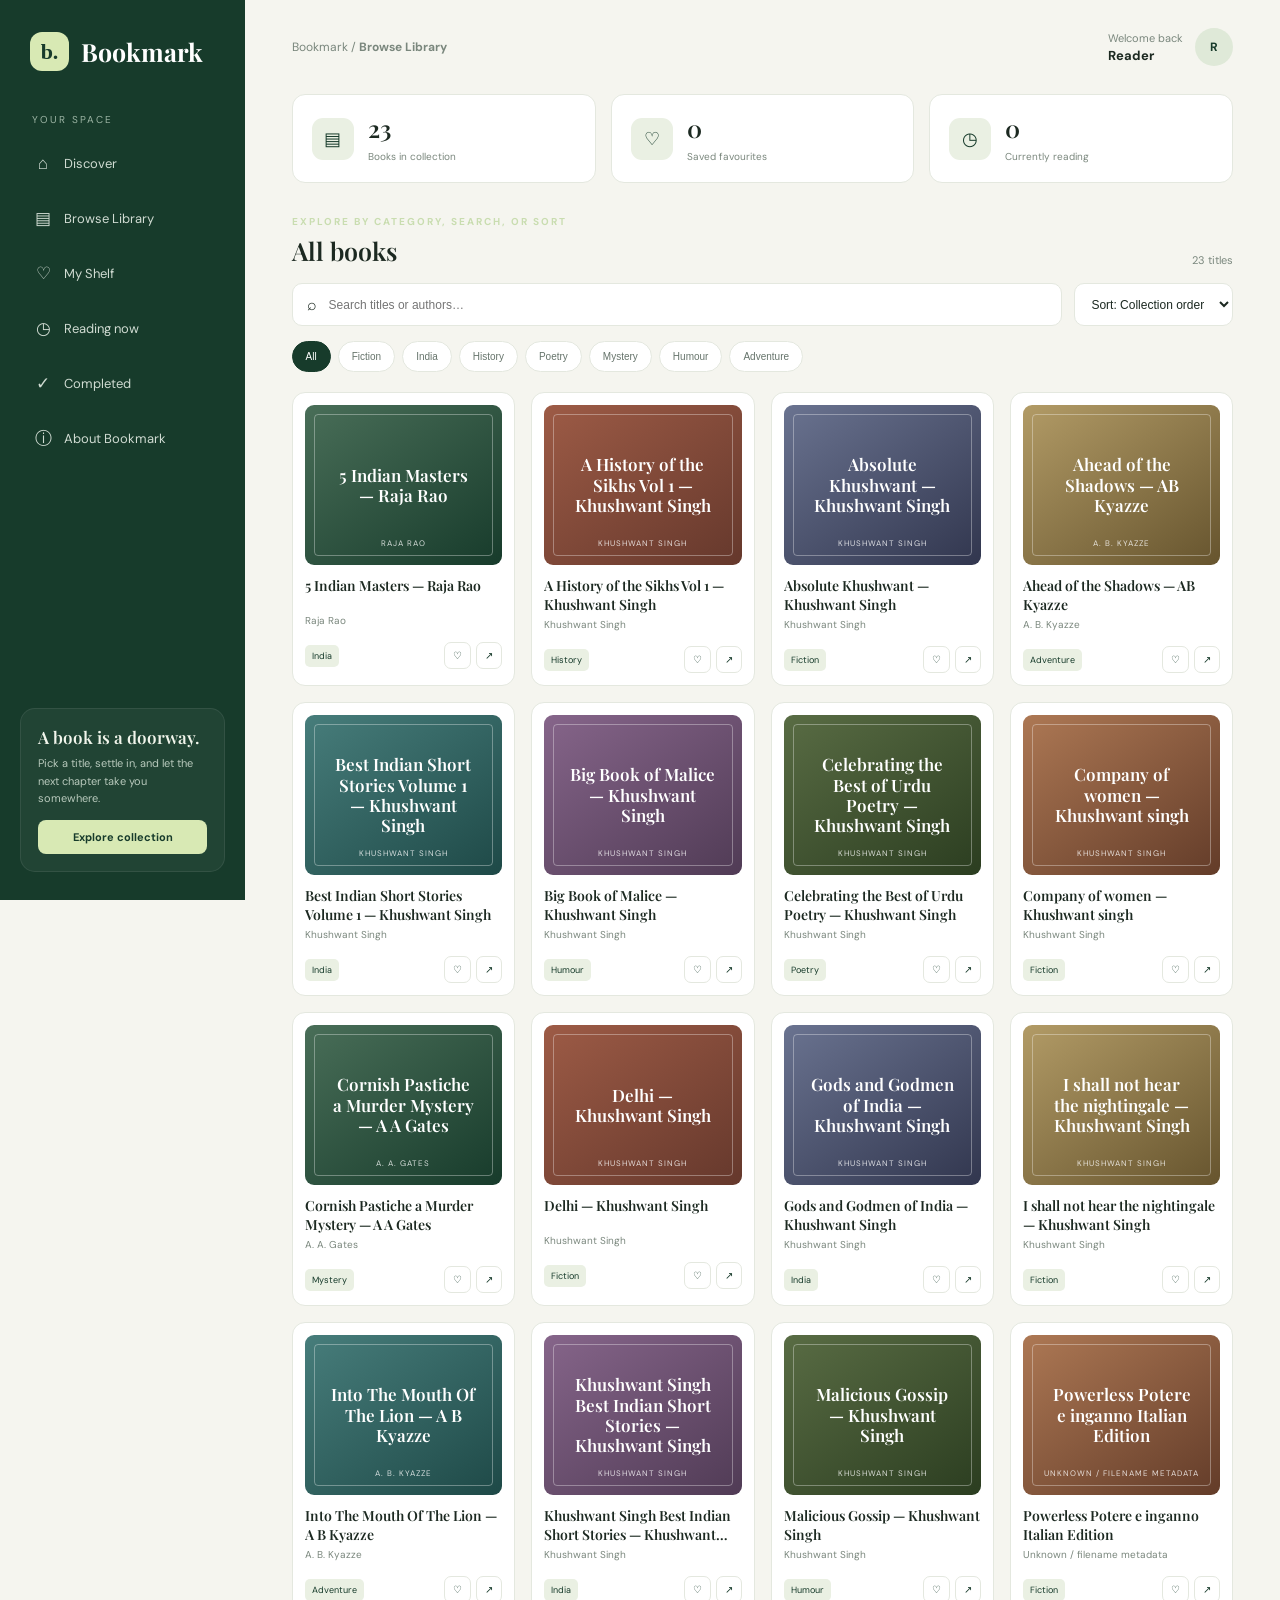
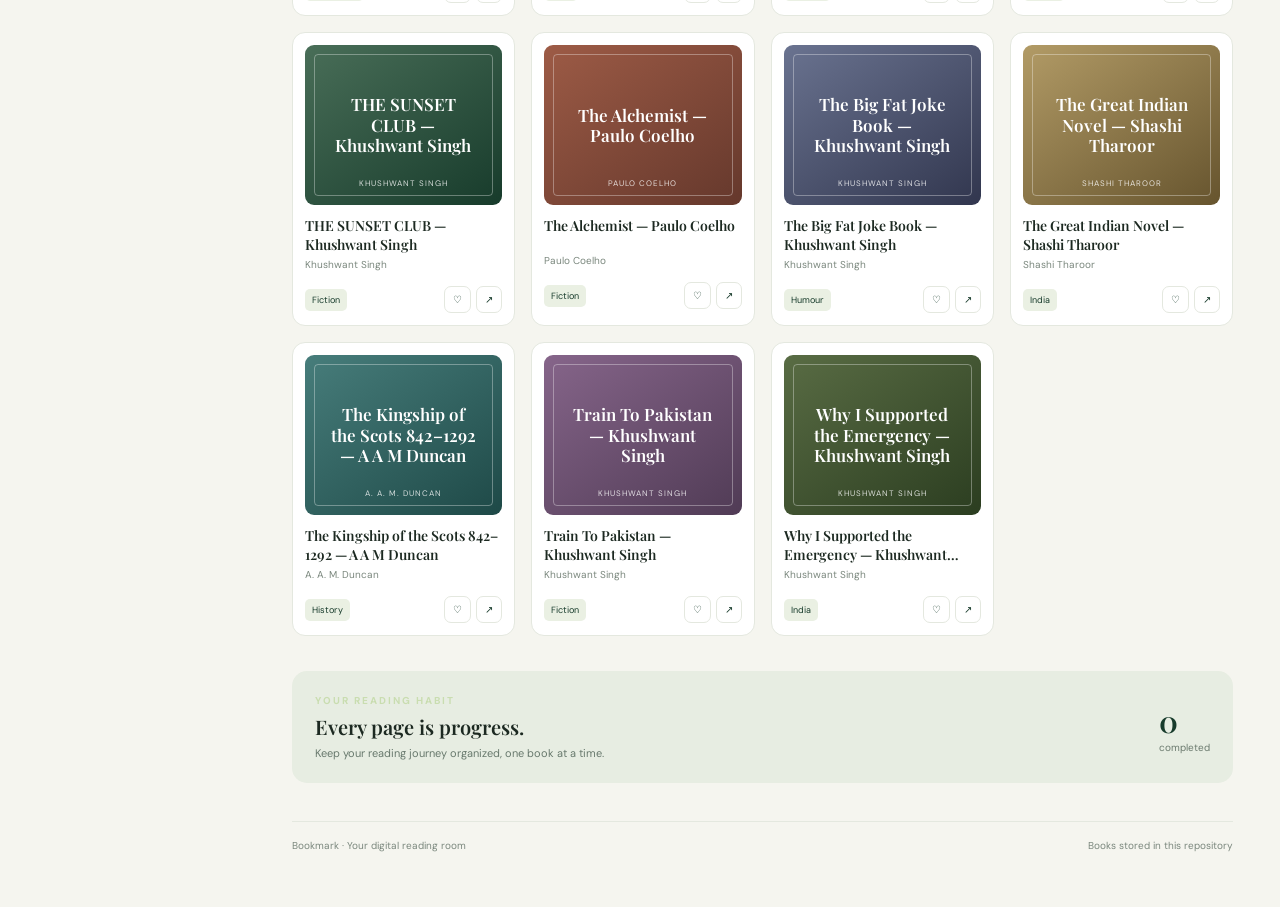
==== browse.html @ d6f2d97c "Add browse.html library page" ====
<!DOCTYPE html><html lang="en"><head><meta charset="UTF-8"><meta name="viewport" content="width=device-width,initial-scale=1"><meta name="theme-color" content="#10271d"><title>Browse Library — Bookmark</title><link href="https://fonts.googleapis.com/css2?family=DM+Sans:wght@400;500;600;700&family=Playfair+Display:wght@500;600;700&display=swap" rel="stylesheet"><link rel="stylesheet" href="library.css"></head><body data-view="browse"><div class="layout"><aside class="sidebar"><a class="logo" href="index.html"><span class="logo-icon">b.</span> Bookmark</a><div class="side-label">YOUR SPACE</div><nav class="nav"><a href="index.html" ><span class="symbol">⌂</span>Discover</a><a href="browse.html"><span class="symbol">▤</span>Browse Library</a><a href="shelf.html" ><span class="symbol">♡</span>My Shelf</a><a href="reading.html" ><span class="symbol">◷</span>Reading now</a><a href="completed.html" ><span class="symbol">✓</span>Completed</a><a href="about.html"><span class="symbol">ⓘ</span>About Bookmark</a></nav><div class="sidebar-bottom"><h3>A book is a doorway.</h3><p>Pick a title, settle in, and let the next chapter take you somewhere.</p><a href="browse.html">Explore collection</a></div></aside><main><header class="top"><div class="breadcrumb">Bookmark / <strong id="pageName">Browse Library</strong></div><div class="profile-area"><div class="welcome">Welcome back<strong>Reader</strong></div><div class="profile">R</div></div></header><section class="stats"><div class="stat"><div class="stat-icon">▤</div><div><strong id="total">0</strong><span>Books in collection</span></div></div><div class="stat"><div class="stat-icon">♡</div><div><strong id="favCount">0</strong><span>Saved favourites</span></div></div><div class="stat"><div class="stat-icon">◷</div><div><strong id="readingCount">0</strong><span>Currently reading</span></div></div></section><section id="library"><div class="section-head"><div><div class="eyebrow">Explore by category, search, or sort</div><h2 id="sectionTitle">Browse the collection</h2></div><p id="bookCount">—</p></div><div class="toolbar"><label class="search">⌕ <input id="search" placeholder="Search titles or authors…"></label><select class="select" id="sort"><option value="default">Sort: Collection order</option><option value="title">Title A–Z</option><option value="author">Author A–Z</option></select></div><div class="filters" id="filters"></div><div class="grid" id="grid"></div></section><section class="reading-strip"><div><div class="eyebrow">Your reading habit</div><h3>Every page is progress.</h3><p>Keep your reading journey organized, one book at a time.</p></div><div><div class="strip-count" id="completedNum">0</div><p style="font-size:10px;color:#6b7a6e">completed</p></div></section><footer><span>Bookmark · Your digital reading room</span><span>Books stored in this repository</span></footer></main></div><div class="modal" id="modal" onclick="if(event.target===this)closeModal()"><div class="modal-box"><div class="modal-head"><span class="eyebrow">BOOK DETAILS</span><button class="close" onclick="closeModal()">×</button></div><div id="detail"></div></div></div><script src="app.js"></script></body></html>
---- library.css ----
:root{--forest:#173b2b;--forest2:#214b36;--paper:#f5f5ef;--card:#fff;--ink:#1c2921;--muted:#7a877d;--line:#e4e8df;--lime:#d8e9b4;--shadow:0 12px 30px #12261b0c}*{box-sizing:border-box}body{margin:0;background:var(--paper);color:var(--ink);font-family:'DM Sans',sans-serif}.layout{max-width:1500px;margin:auto;min-height:100vh;display:grid;grid-template-columns:245px 1fr}.sidebar{background:var(--forest);color:#f1f5eb;padding:28px 20px;display:flex;flex-direction:column;position:sticky;top:0;height:100vh}.logo{display:flex;align-items:center;gap:12px;font:700 25px 'Playfair Display',serif;margin:4px 10px 42px;color:white;text-decoration:none}.logo-icon{width:39px;height:39px;background:var(--lime);color:var(--forest);border-radius:12px;display:grid;place-items:center;font:700 22px Georgia}.side-label{font-size:10px;letter-spacing:2px;color:#9cb4a4;margin:0 12px 13px}.nav{display:grid;gap:7px}.nav a{border:0;text-align:left;text-decoration:none;background:transparent;color:#d0dbd2;padding:13px 14px;border-radius:10px;font-size:13px;display:flex;gap:12px;align-items:center}.nav a.active,.nav a:hover{background:#ffffff16;color:white}.nav .symbol{width:18px;text-align:center;font-size:17px}.sidebar-bottom{margin-top:auto;background:#ffffff0c;border:1px solid #ffffff14;border-radius:15px;padding:17px}.sidebar-bottom h3{font:600 17px 'Playfair Display',serif;margin:0 0 7px}.sidebar-bottom p{font-size:11px;line-height:1.6;color:#b8c9bc;margin:0 0 12px}.sidebar-bottom a{display:block;text-align:center;text-decoration:none;background:var(--lime);color:var(--forest);font-weight:700;font-size:11px;padding:10px 12px;border-radius:8px}main{padding:28px 4.5% 55px;min-width:0}.top{display:flex;justify-content:space-between;align-items:center;margin-bottom:28px}.breadcrumb{font-size:12px;color:var(--muted)}.profile-area{display:flex;align-items:center;gap:12px}.profile{width:38px;height:38px;border-radius:50%;background:#dfe9d8;color:var(--forest);display:grid;place-items:center;font-weight:700;font-size:12px}.welcome{font-size:11px;color:var(--muted)}.welcome strong{display:block;color:var(--ink);font-size:13px;margin-top:2px}.hero{background:var(--forest);color:#fff;border-radius:20px;padding:34px 4%;display:flex;justify-content:space-between;align-items:center;overflow:hidden;position:relative;min-height:225px}.hero:after{content:"";position:absolute;width:320px;height:320px;border:1px solid #ffffff18;border-radius:50%;right:6%;top:-65px;box-shadow:0 0 0 28px #ffffff05,0 0 0 56px #ffffff05}.hero-copy{position:relative;z-index:1;max-width:560px}.eyebrow{font-size:10px;letter-spacing:2px;color:#c9ddb0;text-transform:uppercase;font-weight:700}.hero h1{font:600 clamp(30px,3.7vw,46px)/1.1 'Playfair Display',serif;margin:12px 0}.hero h1 em{color:#d8e9b4;font-weight:500}.hero p{color:#c5d2c8;font-size:12px;line-height:1.8;max-width:420px}.hero-button{background:var(--lime);border:0;border-radius:8px;padding:12px 16px;color:var(--forest);font-weight:700;font-size:11px;margin-top:10px;text-decoration:none;display:inline-block}.hero-art{position:relative;z-index:1;margin-right:5%;height:175px;width:200px;display:flex;align-items:center;justify-content:center}.book-stack{position:relative;transform:rotate(-6deg);width:100px;height:145px;border-radius:5px 11px 11px 5px;background:#a56e50;box-shadow:12px 14px 25px #0003;border-left:8px solid #81553d;display:grid;place-items:center;text-align:center;font:19px 'Playfair Display',serif;color:#fff4dc;padding:12px}.book-stack:after{content:"BOOKMARK LIBRARY";position:absolute;bottom:14px;font:7px 'DM Sans';letter-spacing:1px}.stack2{position:absolute;width:94px;height:134px;background:#d6dba8;right:5px;transform:rotate(12deg);border-radius:5px;box-shadow:8px 10px 15px #0002}.stack3{position:absolute;width:85px;height:126px;background:#547967;left:4px;transform:rotate(-14deg);border-radius:5px;box-shadow:8px 10px 15px #0002}.stats{display:grid;grid-template-columns:repeat(3,1fr);gap:15px;margin:22px 0}.stat{background:var(--card);border:1px solid var(--line);border-radius:13px;padding:17px 19px;display:flex;align-items:center;gap:14px}.stat-icon{width:42px;height:42px;border-radius:11px;background:#eaf0e3;display:grid;place-items:center;color:var(--forest);font-size:18px}.stat strong{font:600 24px 'Playfair Display',serif;display:block}.stat span{font-size:10px;color:var(--muted)}.section-head{display:flex;justify-content:space-between;align-items:end;margin:32px 0 16px}.section-head h2{font:600 25px 'Playfair Display',serif;margin:6px 0 0}.section-head p{font-size:11px;color:var(--muted);margin:0}.toolbar{display:flex;gap:12px;flex-wrap:wrap;align-items:center;margin-bottom:15px}.search{display:flex;align-items:center;gap:10px;background:#fff;border:1px solid var(--line);border-radius:10px;padding:0 14px;height:43px;flex:1;min-width:230px}.search input{border:0;outline:0;width:100%;background:transparent;font-size:12px}.select{height:43px;border:1px solid var(--line);background:#fff;border-radius:10px;padding:0 12px;font-size:12px;color:var(--ink)}.filters{display:flex;gap:7px;flex-wrap:wrap;margin:15px 0 20px}.filter{border:1px solid var(--line);background:#fff;border-radius:24px;padding:9px 13px;font-size:10px;color:#66746b;cursor:pointer}.filter.active{background:var(--forest);border-color:var(--forest);color:white}.grid{display:grid;grid-template-columns:repeat(4,minmax(0,1fr));gap:16px}.book{background:var(--card);border:1px solid var(--line);border-radius:13px;padding:12px;transition:transform .2s,box-shadow .2s;min-width:0;cursor:pointer}.book:hover{transform:translateY(-3px);box-shadow:var(--shadow)}.cover{height:160px;border-radius:9px;display:flex;align-items:center;justify-content:center;text-align:center;padding:16px;color:#fff;position:relative;overflow:hidden;background:linear-gradient(145deg,#496e58,#173b2b)}.cover:before{content:"";position:absolute;inset:9px;border:1px solid #ffffff55;border-radius:4px}.cover .cover-title{position:relative;font:600 17px/1.2 'Playfair Display',serif;max-width:145px}.cover .cover-author{position:absolute;bottom:17px;font-size:8px;letter-spacing:1px;text-transform:uppercase;opacity:.8}.cover.c2{background:linear-gradient(145deg,#9d5b46,#65382c)}.cover.c3{background:linear-gradient(145deg,#6a7390,#31364e)}.cover.c4{background:linear-gradient(145deg,#b29b66,#66542e)}.cover.c5{background:linear-gradient(145deg,#477d7b,#1e4947)}.cover.c6{background:linear-gradient(145deg,#86658a,#503b55)}.cover.c7{background:linear-gradient(145deg,#596c44,#2b3d20)}.cover.c8{background:linear-gradient(145deg,#ad7854,#633c29)}.book-title{font:600 14px 'Playfair Display',serif;margin:11px 0 4px;display:-webkit-box;-webkit-line-clamp:2;-webkit-box-orient:vertical;overflow:hidden;min-height:34px}.author{font-size:10px;color:var(--muted);min-height:16px}.book-foot{display:flex;justify-content:space-between;align-items:center;margin-top:12px}.category{font-size:9px;color:var(--forest);background:#eaf0e3;padding:5px 7px;border-radius:5px}.book-actions{display:flex;gap:5px}.mini{border:1px solid var(--line);background:#fff;border-radius:7px;padding:7px 8px;color:var(--forest);font-size:10px;cursor:pointer}.mini.saved{color:#c65d56}.empty{grid-column:1/-1;text-align:center;padding:45px;background:#fff;border:1px dashed var(--line);border-radius:13px;color:var(--muted)}.reading-strip{margin-top:35px;background:#e7ede2;border-radius:15px;padding:23px;display:flex;justify-content:space-between;align-items:center;gap:20px}.reading-strip h3{font:600 20px 'Playfair Display',serif;margin:6px 0}.reading-strip p{font-size:11px;color:#68796d;margin:0}.strip-count{font:600 30px 'Playfair Display',serif;color:var(--forest)}footer{display:flex;justify-content:space-between;border-top:1px solid var(--line);margin-top:38px;padding-top:17px;font-size:10px;color:var(--muted)}.modal{position:fixed;inset:0;background:#0c2018c9;z-index:10;display:none;align-items:center;justify-content:center;padding:20px}.modal.open{display:flex}.modal-box{background:var(--paper);width:min(720px,100%);max-height:90vh;overflow:auto;border-radius:16px;padding:24px}.modal-head{display:flex;justify-content:space-between;align-items:center}.close{border:0;background:#e3eadb;border-radius:50%;width:35px;height:35px;color:var(--forest);font-size:20px;cursor:pointer}.detail{display:grid;grid-template-columns:190px 1fr;gap:24px;margin-top:22px}.detail .cover{height:260px}.detail h2{font:600 27px 'Playfair Display',serif;margin:8px 0}.detail p{font-size:12px;color:var(--muted);line-height:1.7}.detail-actions{display:flex;gap:8px;flex-wrap:wrap;margin-top:17px}.action{border:0;border-radius:8px;padding:12px 15px;background:var(--forest);color:white;font-size:11px;font-weight:700;cursor:pointer}.action.light{background:#e7ede2;color:var(--forest)}@media(max-width:1100px){.layout{grid-template-columns:200px 1fr}.grid{grid-template-columns:repeat(3,1fr)}}@media(max-width:760px){.layout{display:block}.sidebar{position:relative;height:auto;padding:15px 17px;display:block}.logo{margin:0 0 12px}.nav{display:flex;overflow:auto}.nav a{white-space:nowrap;padding:10px}.side-label,.sidebar-bottom{display:none}main{padding:20px 5% 40px}.hero-art{display:none}.hero{padding:28px}.stats{gap:8px}.stat{padding:12px;display:block}.stat-icon{margin-bottom:8px}.stat strong{font-size:21px}.grid{grid-template-columns:repeat(2,minmax(0,1fr))}.cover{height:145px}.reading-strip{align-items:flex-start;flex-direction:column}.detail{grid-template-columns:115px 1fr;gap:15px}.detail .cover{height:180px}.detail h2{font-size:22px}}@media(max-width:400px){.grid{gap:10px}.book{padding:9px}.cover{height:125px}.cover .cover-title{font-size:14px}}
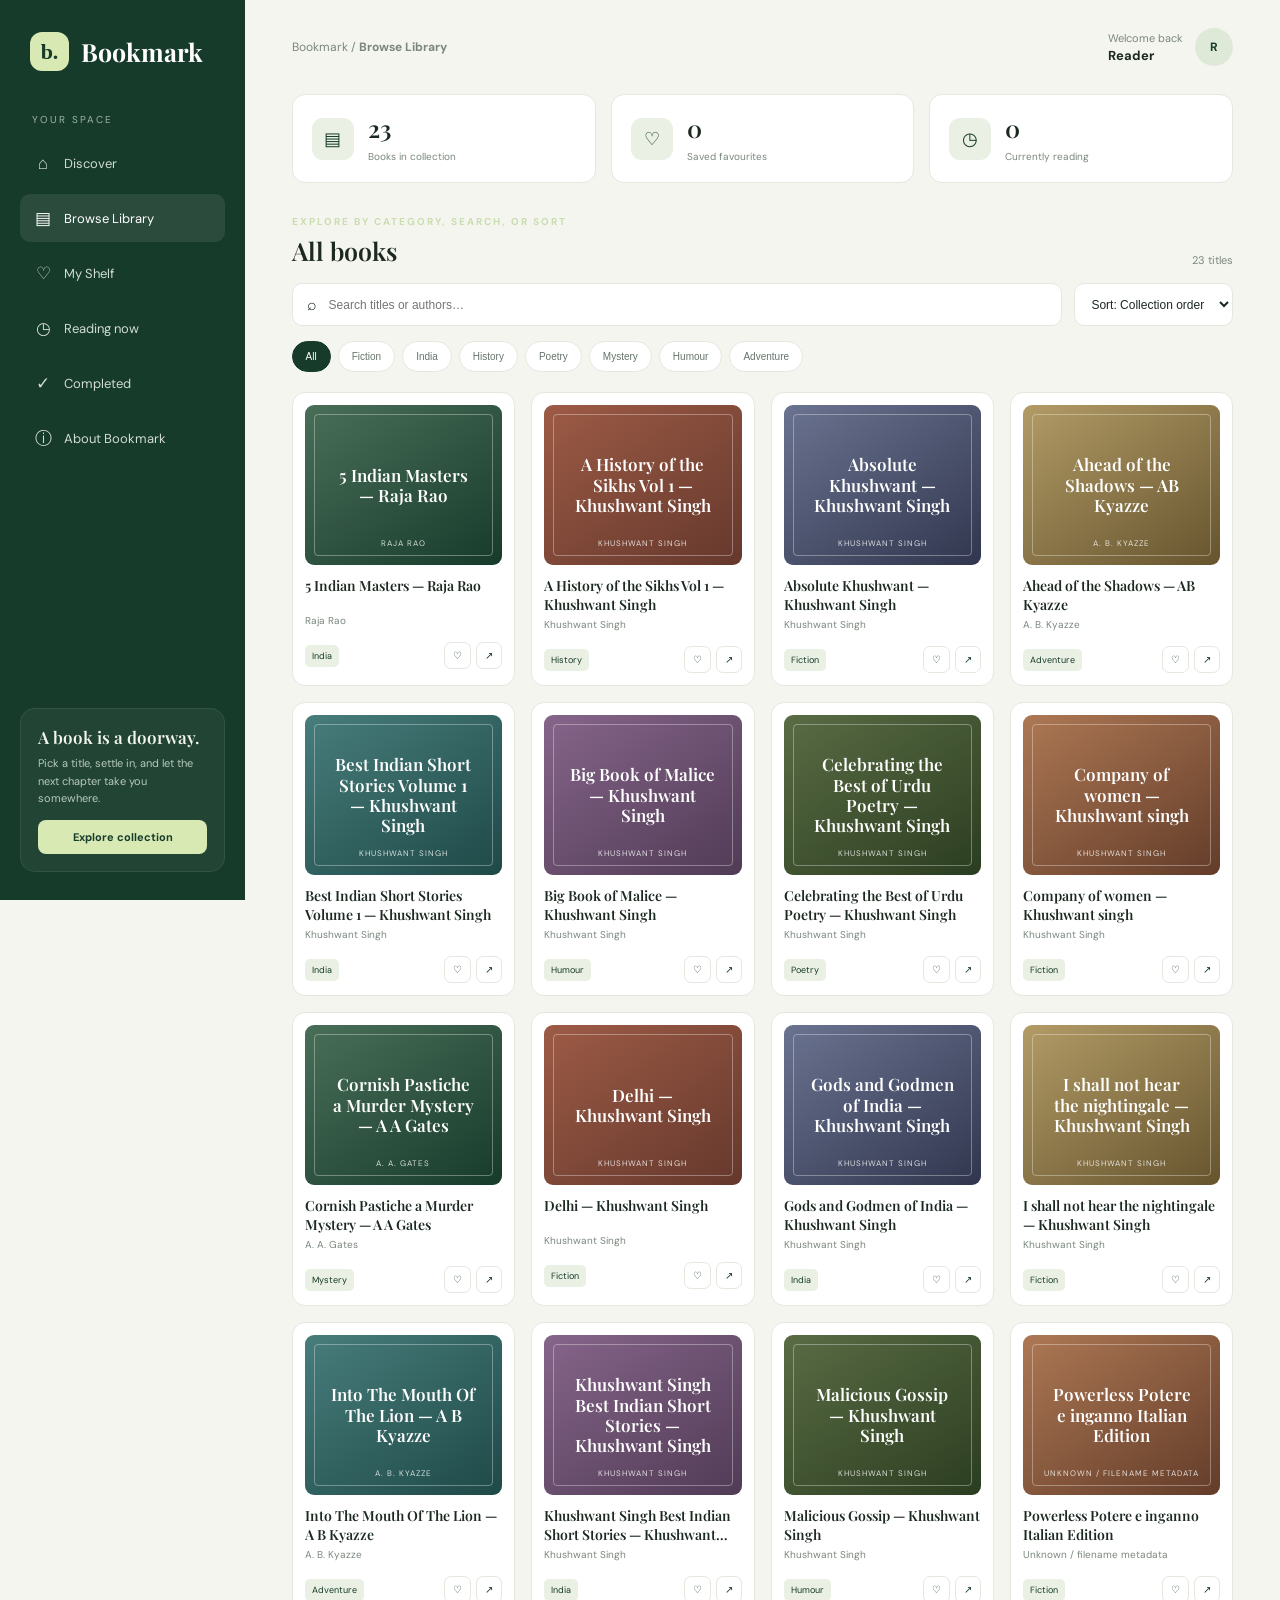
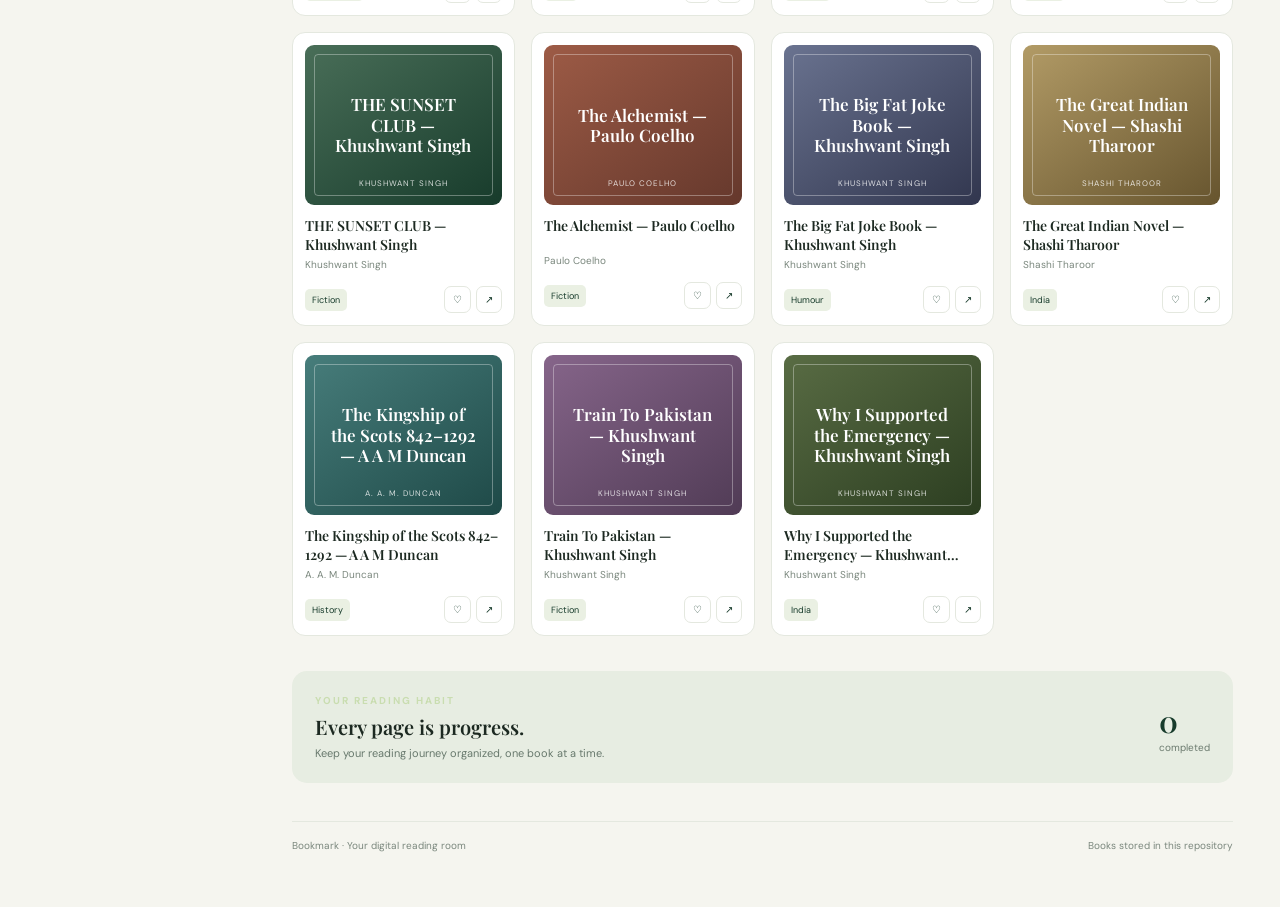
==== commit 21874a6f: "Highlight Browse Library navigation" ====
--- a/browse.html
+++ b/browse.html
@@ -1 +1 @@
-<!DOCTYPE html><html lang="en"><head><meta charset="UTF-8"><meta name="viewport" content="width=device-width,initial-scale=1"><meta name="theme-color" content="#10271d"><title>Browse Library — Bookmark</title><link href="https://fonts.googleapis.com/css2?family=DM+Sans:wght@400;500;600;700&family=Playfair+Display:wght@500;600;700&display=swap" rel="stylesheet"><link rel="stylesheet" href="library.css"></head><body data-view="browse"><div class="layout"><aside class="sidebar"><a class="logo" href="index.html"><span class="logo-icon">b.</span> Bookmark</a><div class="side-label">YOUR SPACE</div><nav class="nav"><a href="index.html" ><span class="symbol">⌂</span>Discover</a><a href="browse.html"><span class="symbol">▤</span>Browse Library</a><a href="shelf.html" ><span class="symbol">♡</span>My Shelf</a><a href="reading.html" ><span class="symbol">◷</span>Reading now</a><a href="completed.html" ><span class="symbol">✓</span>Completed</a><a href="about.html"><span class="symbol">ⓘ</span>About Bookmark</a></nav><div class="sidebar-bottom"><h3>A book is a doorway.</h3><p>Pick a title, settle in, and let the next chapter take you somewhere.</p><a href="browse.html">Explore collection</a></div></aside><main><header class="top"><div class="breadcrumb">Bookmark / <strong id="pageName">Browse Library</strong></div><div class="profile-area"><div class="welcome">Welcome back<strong>Reader</strong></div><div class="profile">R</div></div></header><section class="stats"><div class="stat"><div class="stat-icon">▤</div><div><strong id="total">0</strong><span>Books in collection</span></div></div><div class="stat"><div class="stat-icon">♡</div><div><strong id="favCount">0</strong><span>Saved favourites</span></div></div><div class="stat"><div class="stat-icon">◷</div><div><strong id="readingCount">0</strong><span>Currently reading</span></div></div></section><section id="library"><div class="section-head"><div><div class="eyebrow">Explore by category, search, or sort</div><h2 id="sectionTitle">Browse the collection</h2></div><p id="bookCount">—</p></div><div class="toolbar"><label class="search">⌕ <input id="search" placeholder="Search titles or authors…"></label><select class="select" id="sort"><option value="default">Sort: Collection order</option><option value="title">Title A–Z</option><option value="author">Author A–Z</option></select></div><div class="filters" id="filters"></div><div class="grid" id="grid"></div></section><section class="reading-strip"><div><div class="eyebrow">Your reading habit</div><h3>Every page is progress.</h3><p>Keep your reading journey organized, one book at a time.</p></div><div><div class="strip-count" id="completedNum">0</div><p style="font-size:10px;color:#6b7a6e">completed</p></div></section><footer><span>Bookmark · Your digital reading room</span><span>Books stored in this repository</span></footer></main></div><div class="modal" id="modal" onclick="if(event.target===this)closeModal()"><div class="modal-box"><div class="modal-head"><span class="eyebrow">BOOK DETAILS</span><button class="close" onclick="closeModal()">×</button></div><div id="detail"></div></div></div><script src="app.js"></script></body></html>+<!DOCTYPE html><html lang="en"><head><meta charset="UTF-8"><meta name="viewport" content="width=device-width,initial-scale=1"><meta name="theme-color" content="#10271d"><title>Browse Library — Bookmark</title><link href="https://fonts.googleapis.com/css2?family=DM+Sans:wght@400;500;600;700&family=Playfair+Display:wght@500;600;700&display=swap" rel="stylesheet"><link rel="stylesheet" href="library.css"></head><body data-view="browse"><div class="layout"><aside class="sidebar"><a class="logo" href="index.html"><span class="logo-icon">b.</span> Bookmark</a><div class="side-label">YOUR SPACE</div><nav class="nav"><a href="index.html" ><span class="symbol">⌂</span>Discover</a><a href="browse.html" class="active"><span class="symbol">▤</span>Browse Library</a><a href="shelf.html" ><span class="symbol">♡</span>My Shelf</a><a href="reading.html" ><span class="symbol">◷</span>Reading now</a><a href="completed.html" ><span class="symbol">✓</span>Completed</a><a href="about.html"><span class="symbol">ⓘ</span>About Bookmark</a></nav><div class="sidebar-bottom"><h3>A book is a doorway.</h3><p>Pick a title, settle in, and let the next chapter take you somewhere.</p><a href="browse.html">Explore collection</a></div></aside><main><header class="top"><div class="breadcrumb">Bookmark / <strong id="pageName">Browse Library</strong></div><div class="profile-area"><div class="welcome">Welcome back<strong>Reader</strong></div><div class="profile">R</div></div></header><section class="stats"><div class="stat"><div class="stat-icon">▤</div><div><strong id="total">0</strong><span>Books in collection</span></div></div><div class="stat"><div class="stat-icon">♡</div><div><strong id="favCount">0</strong><span>Saved favourites</span></div></div><div class="stat"><div class="stat-icon">◷</div><div><strong id="readingCount">0</strong><span>Currently reading</span></div></div></section><section id="library"><div class="section-head"><div><div class="eyebrow">Explore by category, search, or sort</div><h2 id="sectionTitle">Browse the collection</h2></div><p id="bookCount">—</p></div><div class="toolbar"><label class="search">⌕ <input id="search" placeholder="Search titles or authors…"></label><select class="select" id="sort"><option value="default">Sort: Collection order</option><option value="title">Title A–Z</option><option value="author">Author A–Z</option></select></div><div class="filters" id="filters"></div><div class="grid" id="grid"></div></section><section class="reading-strip"><div><div class="eyebrow">Your reading habit</div><h3>Every page is progress.</h3><p>Keep your reading journey organized, one book at a time.</p></div><div><div class="strip-count" id="completedNum">0</div><p style="font-size:10px;color:#6b7a6e">completed</p></div></section><footer><span>Bookmark · Your digital reading room</span><span>Books stored in this repository</span></footer></main></div><div class="modal" id="modal" onclick="if(event.target===this)closeModal()"><div class="modal-box"><div class="modal-head"><span class="eyebrow">BOOK DETAILS</span><button class="close" onclick="closeModal()">×</button></div><div id="detail"></div></div></div><script src="app.js"></script></body></html>
